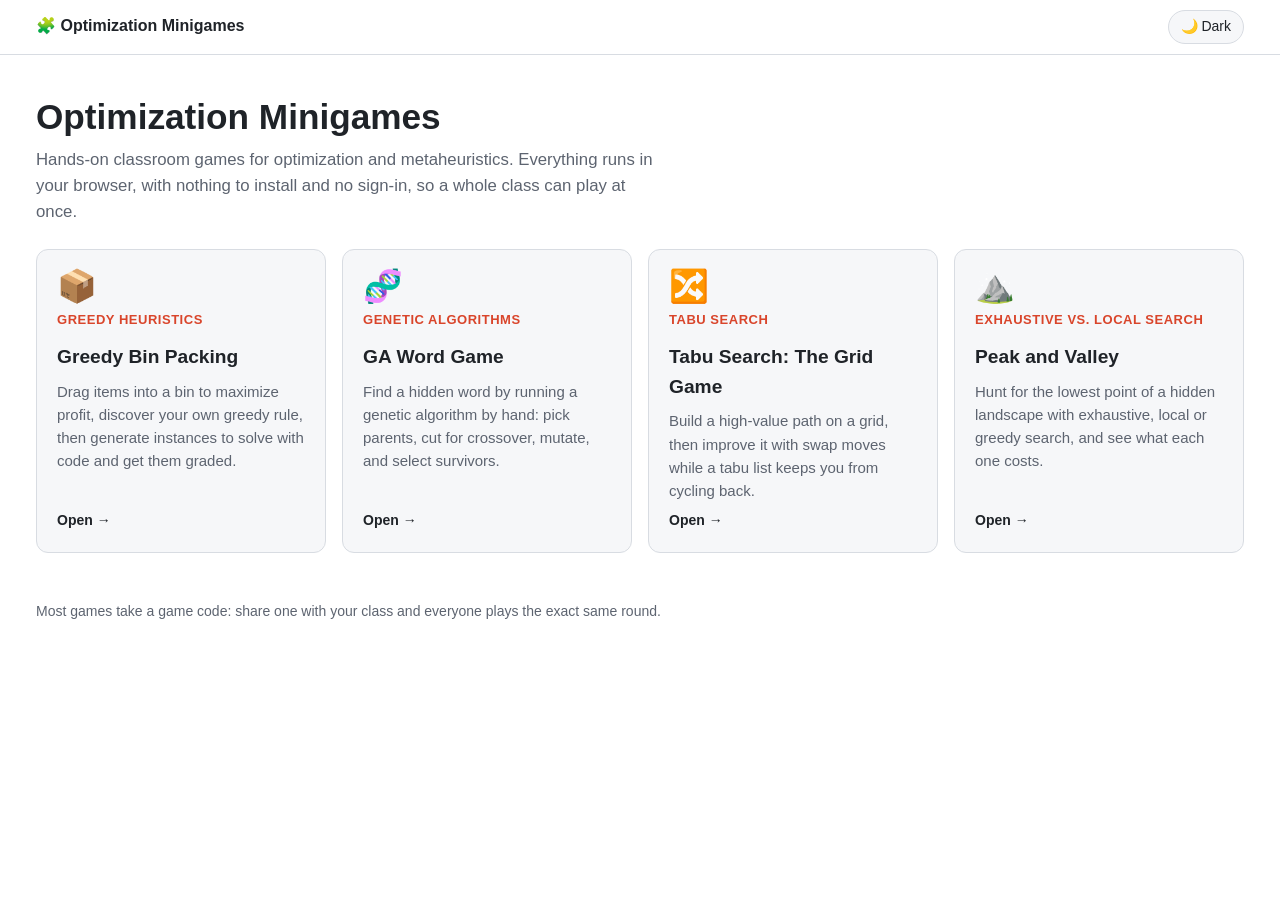
==== website/index.html @ bca0a34a "Website: shared home page plus GA, Tabu Search and Peak and Valley ports Turns the GitHub Pages site" ====
<!doctype html>
<html lang="en">
<head>
  <meta charset="utf-8" />
  <meta name="viewport" content="width=device-width, initial-scale=1" />
  <title>Optimization Minigames</title>
  <meta name="description" content="Interactive classroom minigames on optimization and metaheuristics: greedy bin packing, genetic algorithms, tabu search, and exhaustive vs local search." />
  <link rel="icon" href="data:image/svg+xml,<svg xmlns='http://www.w3.org/2000/svg' viewBox='0 0 100 100'><text y='.9em' font-size='90'>🧩</text></svg>" />
  <script>
    // Old bin packing links pointed at the site root with a tab in the
    // hash (#game, #challenge, #scoring) — send those to its new home.
    function toBinPacking() {
      if (/^#(game|challenge|scoring)$/.test(location.hash)) location.replace("binpacking/" + location.hash);
    }
    toBinPacking();
    window.addEventListener("hashchange", toBinPacking);
    try {
      var t = localStorage.getItem("mg-theme") || localStorage.getItem("bp-theme");
      if (t === "light" || t === "dark") document.documentElement.dataset.theme = t;
    } catch (e) {}
  </script>
  <link rel="stylesheet" href="shared/base.css?v=dev" />
  <style>
    .hero { max-width: 70ch; margin: 32px 0 24px; }
    .hero h1 { font-size: 2.2rem; margin: 0 0 8px; }
    .hero p { color: var(--muted); margin: 0; font-size: 1.05rem; }
    .cards { display: grid; grid-template-columns: repeat(auto-fill, minmax(260px, 1fr)); gap: 16px; }
    .card {
      display: flex; flex-direction: column; gap: 8px;
      border: 1px solid var(--border); border-radius: 12px; padding: 20px;
      background: var(--surface); color: var(--text); text-decoration: none;
      transition: border-color 0.15s, transform 0.15s;
    }
    .card:hover { border-color: var(--accent); transform: translateY(-2px); }
    .card:focus-visible { outline: 2px solid var(--focus); outline-offset: 2px; }
    .card-icon { font-size: 2rem; line-height: 1; }
    .card h2 { font-size: 1.2rem; margin: 4px 0 0; }
    .card .topic { font-size: 13px; color: var(--accent); font-weight: 600; text-transform: uppercase; letter-spacing: 0.04em; }
    .card p { margin: 0; color: var(--muted); font-size: 15px; flex: 1; }
    .card .open { font-size: 14px; font-weight: 600; color: var(--text); }
    footer { margin-top: 48px; color: var(--muted); font-size: 14px; }
  </style>
  <script defer src="shared/ui.js?v=dev"></script>
</head>
<body>
  <header class="topbar">
    <div class="topbar-inner">
      <span class="brand">🧩 Optimization Minigames</span>
      <button id="theme-toggle" class="theme-toggle" type="button"></button>
    </div>
  </header>
  <main>
    <section class="hero">
      <h1>Optimization Minigames</h1>
      <p>Hands-on classroom games for optimization and metaheuristics. Everything runs in your
        browser, with nothing to install and no sign-in, so a whole class can play at once.</p>
    </section>

    <nav class="cards" aria-label="Games">
      <a class="card" href="binpacking/">
        <span class="card-icon">📦</span>
        <span class="topic">Greedy heuristics</span>
        <h2>Greedy Bin Packing</h2>
        <p>Drag items into a bin to maximize profit, discover your own greedy rule, then generate
          instances to solve with code and get them graded.</p>
        <span class="open">Open →</span>
      </a>
      <a class="card" href="ga-wordgame/">
        <span class="card-icon">🧬</span>
        <span class="topic">Genetic algorithms</span>
        <h2>GA Word Game</h2>
        <p>Find a hidden word by running a genetic algorithm by hand: pick parents, cut for
          crossover, mutate, and select survivors.</p>
        <span class="open">Open →</span>
      </a>
      <a class="card" href="tabu-search/">
        <span class="card-icon">🔀</span>
        <span class="topic">Tabu search</span>
        <h2>Tabu Search: The Grid Game</h2>
        <p>Build a high-value path on a grid, then improve it with swap moves while a tabu list
          keeps you from cycling back.</p>
        <span class="open">Open →</span>
      </a>
      <a class="card" href="peak-and-valley/">
        <span class="card-icon">⛰️</span>
        <span class="topic">Exhaustive vs. local search</span>
        <h2>Peak and Valley</h2>
        <p>Hunt for the lowest point of a hidden landscape with exhaustive, local or greedy
          search, and see what each one costs.</p>
        <span class="open">Open →</span>
      </a>
    </nav>

    <footer>Most games take a game code: share one with your class and everyone plays the exact same round.</footer>
  </main>
</body>
</html>
---- website/shared/base.css ----
/* Shared look for every minigame on the site: theme tokens (light/dark),
 * top bar, layout with a concepts side panel, buttons, metrics, form
 * fields, alerts, tables, toasts. App-specific styles live in each app. */
:root {
  --bg: #ffffff;
  --surface: #f6f7f9;
  --surface-2: #eef0f3;
  --text: #1f2328;
  --muted: #5d6470;
  --border: #d8dce2;
  --accent: #d9452b;
  --accent-text: #ffffff;
  --success-bg: #e7f5ea;
  --success-text: #1d6b33;
  --warn-bg: #fdf3dc;
  --warn-text: #7a5300;
  --error-bg: #fdeceb;
  --error-text: #9c2a1f;
  --info-bg: #e8f0fb;
  --info-text: #1f4f8f;
  --focus: #2f6fdd;
  --radius: 8px;
  color-scheme: light;
}
/* Dark tokens apply when the system is dark and the visitor hasn't picked
 * light, or when the visitor picked dark (data-theme set by the toggle). */
@media (prefers-color-scheme: dark) {
  :root:not([data-theme="light"]) {
    --bg: #15171a;
    --surface: #1e2125;
    --surface-2: #272b30;
    --text: #e8eaed;
    --muted: #a0a7b1;
    --border: #363b42;
    --accent: #ef6a4f;
    --accent-text: #15171a;
    --success-bg: #17311f;
    --success-text: #8fd6a2;
    --warn-bg: #352a12;
    --warn-text: #f1cd7c;
    --error-bg: #3a1c19;
    --error-text: #f3a69b;
    --info-bg: #172a45;
    --info-text: #9cc2f5;
    --focus: #7aa7f2;
    color-scheme: dark;
  }
}
:root[data-theme="dark"] {
  --bg: #15171a;
  --surface: #1e2125;
  --surface-2: #272b30;
  --text: #e8eaed;
  --muted: #a0a7b1;
  --border: #363b42;
  --accent: #ef6a4f;
  --accent-text: #15171a;
  --success-bg: #17311f;
  --success-text: #8fd6a2;
  --warn-bg: #352a12;
  --warn-text: #f1cd7c;
  --error-bg: #3a1c19;
  --error-text: #f3a69b;
  --info-bg: #172a45;
  --info-text: #9cc2f5;
  --focus: #7aa7f2;
  color-scheme: dark;
}

* { box-sizing: border-box; }
html { -webkit-text-size-adjust: 100%; }
body {
  margin: 0;
  background: var(--bg);
  color: var(--text);
  font: 16px/1.55 -apple-system, BlinkMacSystemFont, "Segoe UI", Roboto, Helvetica, Arial, sans-serif;
}
[hidden] { display: none !important; }
a { color: var(--focus); }

/* ── Top bar ─────────────────────────────────────────────────────────── */
.topbar { position: sticky; top: 0; z-index: 10; background: var(--bg); border-bottom: 1px solid var(--border); }
.topbar-inner {
  max-width: 1240px; margin: 0 auto; padding: 10px 16px;
  display: flex; align-items: center; gap: 12px 16px; flex-wrap: wrap;
}
.home-link {
  font-size: 14px; color: var(--muted); text-decoration: none;
  border: 1px solid var(--border); border-radius: 999px; padding: 4px 10px;
}
.home-link:hover { color: var(--text); background: var(--surface); }
.brand { font-weight: 700; }
.modes { display: flex; gap: 4px; flex-wrap: wrap; }
.modes button {
  font: inherit; font-size: 15px;
  border: 1px solid transparent; border-radius: 999px;
  background: transparent; color: var(--muted);
  padding: 6px 14px; cursor: pointer;
}
.modes button:hover { background: var(--surface); color: var(--text); }
.modes button[aria-selected="true"] { background: var(--surface-2); color: var(--text); border-color: var(--border); font-weight: 600; }
.theme-toggle {
  margin-left: auto;
  font: inherit; font-size: 14px;
  display: inline-flex; align-items: center; gap: 6px;
  border: 1px solid var(--border); border-radius: 999px;
  background: var(--surface); color: var(--text);
  padding: 5px 12px; cursor: pointer;
}
.theme-toggle:hover { background: var(--surface-2); }
@media (max-width: 640px) {
  .topbar-inner { gap: 8px 12px; padding: 8px 16px; }
  .theme-toggle { order: 2; }
  .modes { order: 3; width: 100%; }
  .modes button { font-size: 14px; padding: 5px 10px; }
}

/* ── Page layout ─────────────────────────────────────────────────────── */
main { max-width: 1240px; margin: 0 auto; padding: 8px 16px 64px; }
.with-aside { display: grid; grid-template-columns: minmax(0, 1fr) 280px; gap: 32px; align-items: start; }
.with-aside > aside { position: sticky; top: 72px; }
@media (max-width: 960px) {
  .with-aside { grid-template-columns: minmax(0, 1fr); }
  .with-aside > aside { position: static; }
}
h1 { font-size: 1.9rem; line-height: 1.25; margin: 24px 0 8px; }
h2 { font-size: 1.4rem; margin: 20px 0 12px; }
h3 { font-size: 1.15rem; margin: 24px 0 8px; }
.subtitle { color: var(--muted); margin: 0 0 16px; }
.prose { max-width: 78ch; }
.prose p { margin: 0 0 12px; }
.prose ul { margin: 0 0 12px; padding-left: 22px; }
.caption { color: var(--muted); font-size: 14px; max-width: 90ch; }
hr.divider { border: 0; border-top: 1px solid var(--border); margin: 16px 0; }
.list-title { font-weight: 600; margin: 8px 0 4px; }

/* ── Side panel (game status + concepts) ─────────────────────────────── */
.panel { border: 1px solid var(--border); border-radius: var(--radius); padding: 12px 14px; margin-bottom: 16px; background: var(--surface); }
.panel h3 { margin: 0 0 6px; font-size: 1rem; }
.concepts details { border-top: 1px solid var(--border); padding: 8px 0; }
.concepts details:first-of-type { border-top: 0; }
.concepts summary { cursor: pointer; font-weight: 600; font-size: 14px; }
.concepts details p { font-size: 14px; margin: 8px 0 0; color: var(--text); }

/* ── Controls ────────────────────────────────────────────────────────── */
.btn {
  font: inherit; font-size: 15px;
  display: inline-flex; align-items: center; justify-content: center; gap: 6px;
  padding: 8px 16px; margin: 8px 8px 8px 0;
  border-radius: var(--radius); border: 1px solid var(--border);
  background: var(--bg); color: var(--text); cursor: pointer;
}
.btn:hover:not(:disabled) { background: var(--surface); }
.btn.primary { background: var(--accent); border-color: var(--accent); color: var(--accent-text); font-weight: 600; }
.btn.primary:hover:not(:disabled) { filter: brightness(1.07); background: var(--accent); }
.btn.small { font-size: 13px; padding: 4px 10px; margin: 0; }
.btn.block { width: 100%; margin-right: 0; }
.btn:disabled { opacity: 0.5; cursor: not-allowed; }
:focus-visible { outline: 2px solid var(--focus); outline-offset: 2px; }
.row { display: flex; flex-wrap: wrap; gap: 0 8px; align-items: center; }

.field { display: flex; flex-direction: column; gap: 6px; margin: 12px 0; font-size: 14px; color: var(--muted); max-width: 520px; }
.field > span { display: flex; justify-content: space-between; gap: 8px; }
.field output { color: var(--text); font-weight: 600; }
input[type="number"], input[type="text"], input[type="password"], select, textarea {
  font: inherit; font-size: 15px; color: var(--text);
  background: var(--surface); border: 1px solid var(--border); border-radius: var(--radius);
  padding: 8px 10px; width: 100%;
}
input[type="range"] { width: 100%; accent-color: var(--accent); }
input[type="file"] { font: inherit; font-size: 14px; color: var(--text); }
.checkbox { display: flex; gap: 8px; align-items: flex-start; margin: 12px 0 4px; font-size: 15px; }
.checkbox input { margin-top: 4px; accent-color: var(--accent); }

/* Segmented choice (a radio group drawn as pills). */
.segmented { display: flex; flex-wrap: wrap; gap: 6px; border: 0; padding: 0; margin: 12px 0; }
.segmented legend { font-size: 14px; color: var(--muted); margin-bottom: 6px; padding: 0; width: 100%; }
.segmented label {
  display: inline-flex; align-items: center; gap: 6px; cursor: pointer;
  border: 1px solid var(--border); border-radius: 999px; padding: 6px 14px; font-size: 15px; background: var(--bg);
}
.segmented input { position: absolute; opacity: 0; pointer-events: none; }
.segmented label:has(input:checked) { background: var(--surface-2); border-color: var(--text); font-weight: 600; }
.segmented label:has(input:focus-visible) { outline: 2px solid var(--focus); outline-offset: 2px; }

details.expander { border: 1px solid var(--border); border-radius: var(--radius); padding: 8px 14px; margin: 12px 0; }
details.expander > summary { cursor: pointer; font-weight: 600; }

/* ── Metrics, progress, alerts, tables ───────────────────────────────── */
.metrics { display: grid; grid-template-columns: repeat(auto-fit, minmax(140px, 1fr)); gap: 12px; margin: 8px 0 16px; }
.metric-label { color: var(--muted); font-size: 14px; }
.metric-value { font-size: 1.7rem; font-weight: 600; font-variant-numeric: tabular-nums; line-height: 1.3; }
.metric-delta { font-size: 13px; color: var(--success-text); }
.progress { height: 6px; border-radius: 3px; background: var(--surface-2); overflow: hidden; margin: 8px 0; }
.progress > div { height: 100%; background: var(--accent); transition: width 0.3s; }

.alert { padding: 12px 16px; border-radius: var(--radius); margin: 12px 0; font-size: 15px; }
.alert.success { background: var(--success-bg); color: var(--success-text); }
.alert.warning { background: var(--warn-bg); color: var(--warn-text); }
.alert.error { background: var(--error-bg); color: var(--error-text); }
.alert.info { background: var(--info-bg); color: var(--info-text); }

.table-wrap { overflow-x: auto; margin: 8px 0 16px; border: 1px solid var(--border); border-radius: var(--radius); }
table { border-collapse: collapse; width: 100%; font-size: 14px; font-variant-numeric: tabular-nums; }
th, td { padding: 6px 12px; border-bottom: 1px solid var(--border); text-align: right; white-space: nowrap; }
th { background: var(--surface); font-weight: 600; color: var(--muted); }
th.text, td.text { text-align: left; }
tr:last-child td { border-bottom: none; }
.chart { width: 100%; }

#toast-stack { position: fixed; right: 16px; bottom: 16px; display: flex; flex-direction: column; gap: 8px; z-index: 50; max-width: calc(100vw - 32px); }
.toast {
  background: var(--surface-2); color: var(--text); border: 1px solid var(--border);
  border-radius: var(--radius); padding: 10px 14px; font-size: 14px;
  box-shadow: 0 6px 24px rgba(0, 0, 0, 0.18);
  transition: opacity 0.3s, transform 0.3s;
}
.toast.leaving { opacity: 0; transform: translateY(8px); }

/* Celebration (st.balloons stand-in). */
.balloon { position: fixed; bottom: -60px; font-size: 40px; z-index: 60; pointer-events: none; animation: balloon-rise 3.2s ease-in forwards; }
@keyframes balloon-rise { to { transform: translateY(-115vh) rotate(8deg); opacity: 0.85; } }
@media (prefers-reduced-motion: reduce) { .balloon { display: none; } }
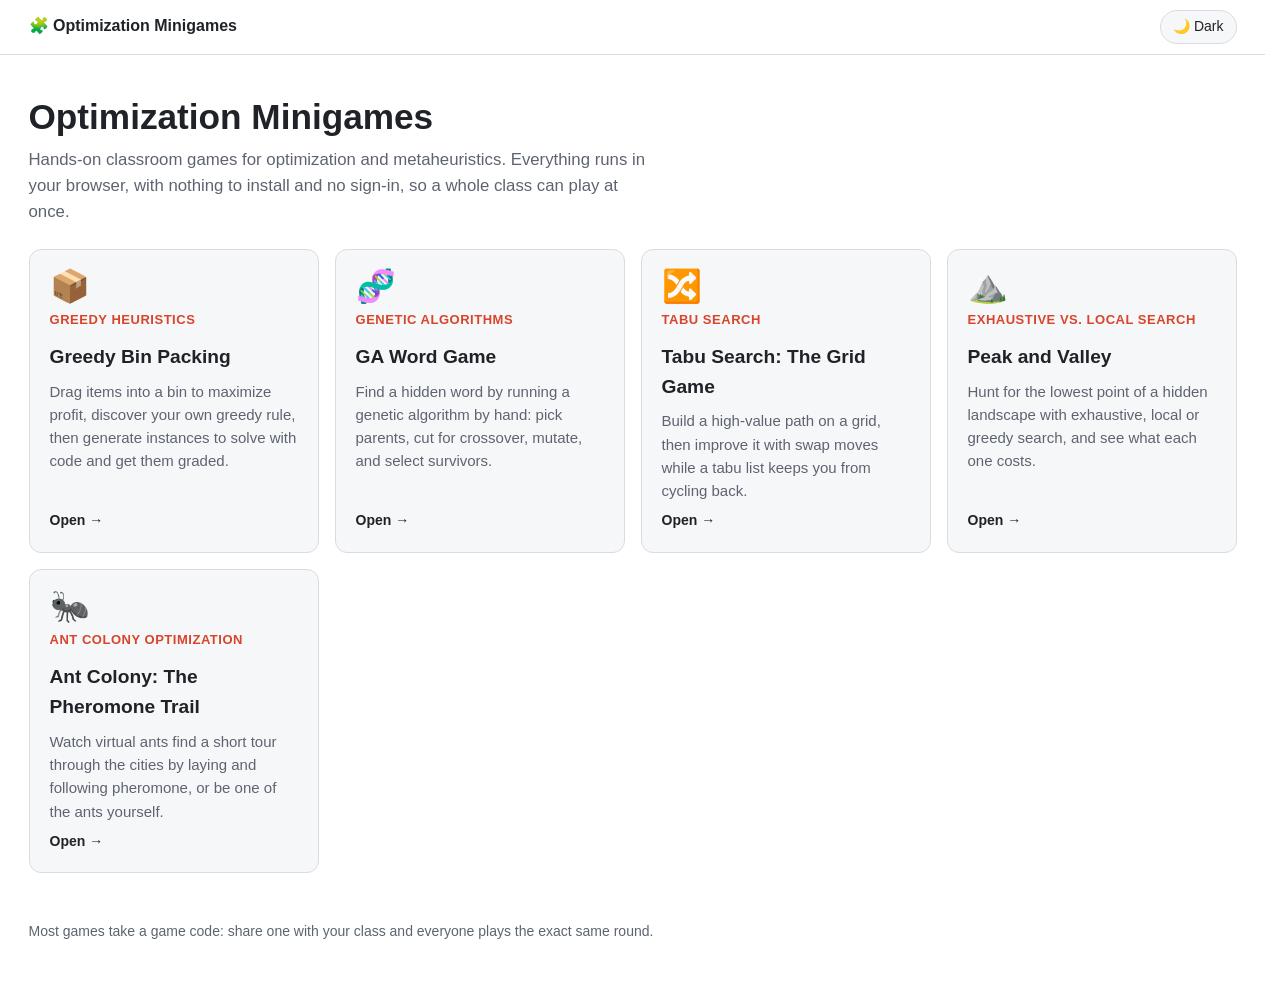
==== commit 136cf5a5: "Ant Colony HTML app: pheromone trail TSP minigame New website/ant-colony/ app illustrating Ant Syste" ====
--- a/website/index.html
+++ b/website/index.html
@@ -89,6 +89,14 @@
           search, and see what each one costs.</p>
         <span class="open">Open →</span>
       </a>
+      <a class="card" href="ant-colony/">
+        <span class="card-icon">🐜</span>
+        <span class="topic">Ant colony optimization</span>
+        <h2>Ant Colony: The Pheromone Trail</h2>
+        <p>Watch virtual ants find a short tour through the cities by laying and following pheromone,
+          or be one of the ants yourself.</p>
+        <span class="open">Open →</span>
+      </a>
     </nav>
 
     <footer>Most games take a game code: share one with your class and everyone plays the exact same round.</footer>
--- a/website/shared/base.css
+++ b/website/shared/base.css
@@ -68,7 +68,9 @@
 }
 
 * { box-sizing: border-box; }
-html { -webkit-text-size-adjust: 100%; }
+/* Always reserve the scrollbar's width so centered content doesn't jump
+   sideways when the page grows past the viewport (e.g. a warning appearing). */
+html { -webkit-text-size-adjust: 100%; scrollbar-gutter: stable; }
 body {
   margin: 0;
   background: var(--bg);
@@ -221,3 +223,115 @@
 .balloon { position: fixed; bottom: -60px; font-size: 40px; z-index: 60; pointer-events: none; animation: balloon-rise 3.2s ease-in forwards; }
 @keyframes balloon-rise { to { transform: translateY(-115vh) rotate(8deg); opacity: 0.85; } }
 @media (prefers-reduced-motion: reduce) { .balloon { display: none; } }
+
+/* ── Intro pages (shared by the game start screens) ──────────────────── */
+.intro { max-width: 980px; }
+.intro-hero {
+  display: grid; grid-template-columns: minmax(0, 1fr) 220px; gap: 32px; align-items: center;
+  padding: 24px 28px; margin: 8px 0 8px;
+  border: 1px solid var(--border); border-radius: 14px;
+  background: linear-gradient(135deg, var(--surface) 0%, var(--bg) 100%);
+}
+.intro-hero.no-art { grid-template-columns: 1fr; }
+.intro-eyebrow {
+  margin: 0 0 8px; font-size: 13px; font-weight: 700; letter-spacing: 0.06em;
+  text-transform: uppercase; color: var(--accent);
+}
+.intro-lead { margin: 0; font-size: 1.12rem; line-height: 1.6; }
+.intro-art { width: 100%; height: auto; display: block; }
+@media (max-width: 640px) {
+  .intro-hero { grid-template-columns: 1fr; padding: 18px; gap: 18px; }
+  .intro-art { max-width: 220px; }
+}
+.intro-heading {
+  margin: 28px 0 12px; font-size: 0.85rem; font-weight: 700;
+  letter-spacing: 0.06em; text-transform: uppercase; color: var(--muted);
+}
+.intro-heading .optional { text-transform: none; letter-spacing: 0; font-weight: 400; }
+
+/* Step cards ("How it works"). */
+.intro-steps {
+  list-style: none; margin: 0; padding: 0;
+  display: grid; grid-template-columns: repeat(4, minmax(0, 1fr)); gap: 12px;
+}
+.intro-steps.three { grid-template-columns: repeat(3, minmax(0, 1fr)); }
+@media (max-width: 900px) { .intro-steps, .intro-steps.three { grid-template-columns: repeat(2, minmax(0, 1fr)); } }
+@media (max-width: 520px) { .intro-steps, .intro-steps.three { grid-template-columns: 1fr; } }
+.intro-steps li {
+  display: flex; flex-direction: column; gap: 6px; padding: 14px 16px;
+  border: 1px solid var(--border); border-radius: 12px; background: var(--surface);
+  font-size: 14px; line-height: 1.5; color: var(--muted);
+}
+.intro-steps li strong { color: var(--text); font-size: 15px; }
+.intro-steps li b { color: var(--text); }
+.step-icon {
+  width: 36px; height: 36px; border-radius: 10px; display: grid; place-items: center;
+  background: var(--surface-2); font-size: 18px; margin-bottom: 2px;
+}
+
+/* Mode / option cards. */
+.intro-modes { display: grid; grid-template-columns: repeat(2, minmax(0, 1fr)); gap: 16px; }
+.intro-modes.three { grid-template-columns: repeat(3, minmax(0, 1fr)); }
+@media (max-width: 900px) { .intro-modes.three { grid-template-columns: 1fr; } }
+@media (max-width: 640px) { .intro-modes { grid-template-columns: 1fr; } }
+.mode-card {
+  display: flex; flex-direction: column; gap: 10px; padding: 18px 20px;
+  border: 1px solid var(--border); border-radius: 14px; background: var(--bg);
+  transition: border-color 0.15s, box-shadow 0.15s;
+}
+.mode-card:hover { border-color: var(--muted); box-shadow: 0 4px 18px rgba(0, 0, 0, 0.08); }
+.mode-card.hard { border-color: var(--accent); background: linear-gradient(160deg, var(--error-bg) 0%, var(--bg) 60%); }
+.mode-card-head { display: flex; align-items: center; justify-content: space-between; gap: 8px; }
+.mode-name { font-size: 1.25rem; font-weight: 700; }
+.mode-badge {
+  font-size: 12px; font-weight: 700; padding: 3px 10px; border-radius: 999px;
+  background: var(--accent); color: var(--accent-text);
+}
+.mode-facts { list-style: none; margin: 0; padding: 0; display: grid; gap: 4px; font-size: 14px; }
+.mode-facts li { display: flex; justify-content: space-between; gap: 12px; padding: 4px 0; border-bottom: 1px dashed var(--border); }
+.mode-facts li span { color: var(--muted); }
+.mode-desc { margin: 0; font-size: 14px; color: var(--muted); flex: 1; }
+.mode-card .btn { margin: 4px 0 0; padding: 10px 16px; }
+.mode-card:not(.hard) .btn.primary { background: var(--text); border-color: var(--text); color: var(--bg); }
+/* A mode card that is a radio choice: <label class="mode-card choice"><input type="radio">… */
+.mode-card.choice { cursor: pointer; position: relative; }
+.mode-card.choice > input { position: absolute; opacity: 0; pointer-events: none; }
+.mode-card.choice .mode-check {
+  width: 20px; height: 20px; border-radius: 50%; border: 2px solid var(--border); flex-shrink: 0;
+  display: grid; place-items: center; transition: border-color 0.15s;
+}
+.mode-card.choice:has(input:checked) {
+  border-color: var(--accent); box-shadow: 0 0 0 1px var(--accent);
+  background: linear-gradient(160deg, var(--error-bg) 0%, var(--bg) 55%);
+}
+.mode-card.choice:has(input:checked) .mode-check { border-color: var(--accent); }
+.mode-card.choice:has(input:checked) .mode-check::after {
+  content: ""; width: 10px; height: 10px; border-radius: 50%; background: var(--accent);
+}
+.mode-card.choice:has(input:focus-visible) { outline: 2px solid var(--focus); outline-offset: 2px; }
+
+/* Boxed form area. */
+.tool-card { padding: 18px 20px; border: 1px solid var(--border); border-radius: 14px; background: var(--bg); }
+.tool-card .field { margin-bottom: 4px; }
+.tool-card .alert:last-child { margin-bottom: 0; }
+.tool-card input[type="file"]::file-selector-button {
+  font: inherit; font-size: 14px; margin-right: 12px; padding: 7px 14px; cursor: pointer;
+  border: 1px solid var(--border); border-radius: var(--radius);
+  background: var(--surface-2); color: var(--text);
+}
+.tool-card input[type="file"]::file-selector-button:hover { border-color: var(--muted); }
+
+/* On/off switch built on a checkbox (keyboard + screen reader friendly). */
+.switch { display: inline-flex; align-items: center; gap: 10px; cursor: pointer; font-weight: 600; }
+.switch input { position: absolute; opacity: 0; width: 1px; height: 1px; }
+.switch-track {
+  width: 40px; height: 22px; border-radius: 999px; position: relative; flex-shrink: 0;
+  background: var(--surface-2); border: 1px solid var(--border); transition: background 0.15s;
+}
+.switch-track::after {
+  content: ""; position: absolute; top: 2px; left: 2px; width: 16px; height: 16px; border-radius: 50%;
+  background: var(--muted); transition: transform 0.15s, background 0.15s;
+}
+.switch input:checked + .switch-track { background: var(--accent); border-color: var(--accent); }
+.switch input:checked + .switch-track::after { transform: translateX(18px); background: var(--accent-text); }
+.switch input:focus-visible + .switch-track { outline: 2px solid var(--focus); outline-offset: 2px; }
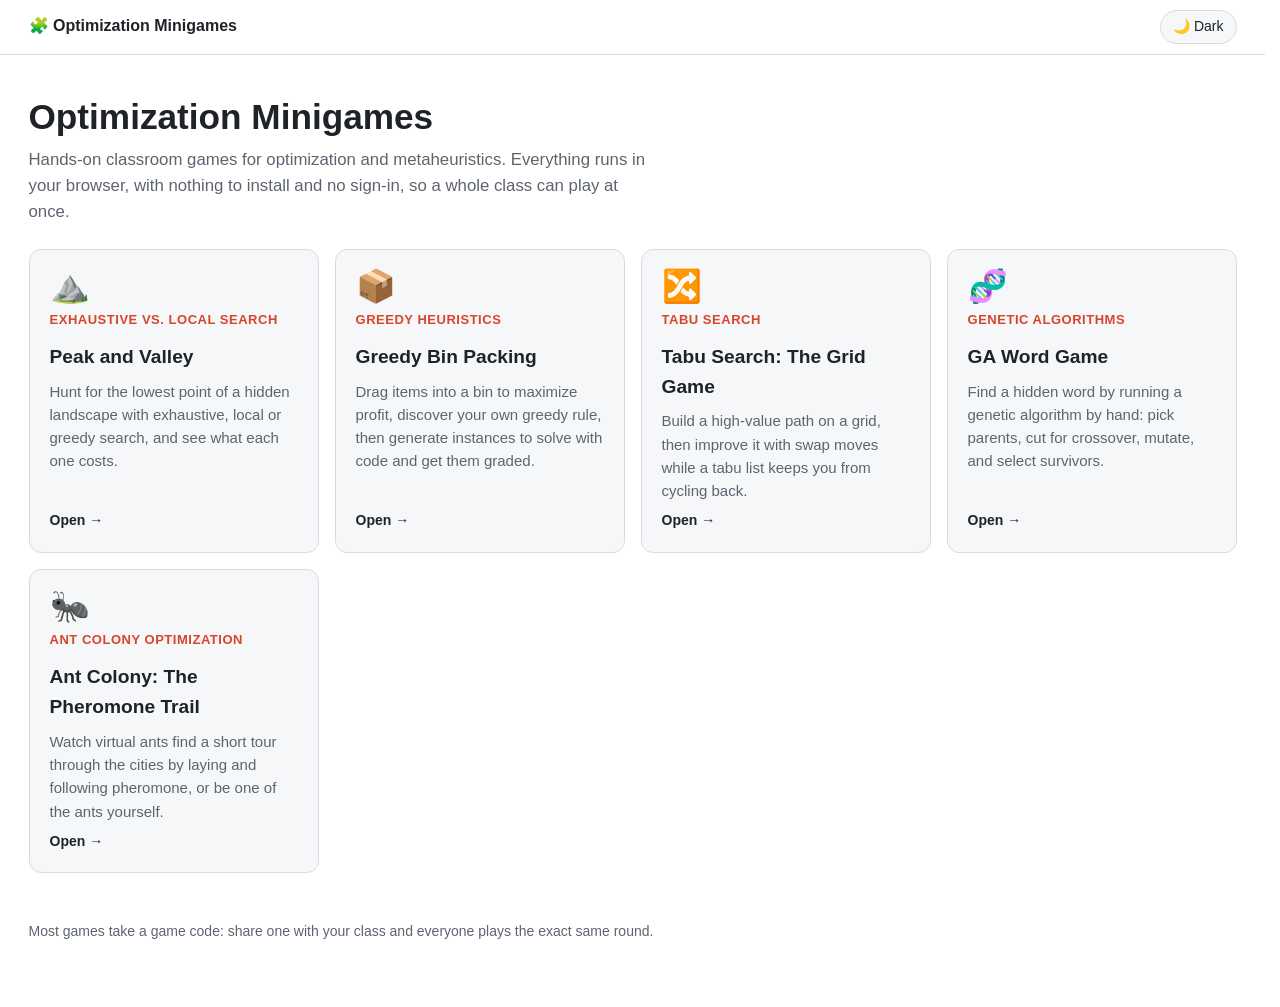
==== commit f8192710: "Home page: order games from basic search to metaheuristics Peak and Valley, Greedy Bin Packing, Tabu" ====
--- a/website/index.html
+++ b/website/index.html
@@ -57,20 +57,20 @@
     </section>
 
     <nav class="cards" aria-label="Games">
+      <a class="card" href="peak-and-valley/">
+        <span class="card-icon">⛰️</span>
+        <span class="topic">Exhaustive vs. local search</span>
+        <h2>Peak and Valley</h2>
+        <p>Hunt for the lowest point of a hidden landscape with exhaustive, local or greedy
+          search, and see what each one costs.</p>
+        <span class="open">Open →</span>
+      </a>
       <a class="card" href="binpacking/">
         <span class="card-icon">📦</span>
         <span class="topic">Greedy heuristics</span>
         <h2>Greedy Bin Packing</h2>
         <p>Drag items into a bin to maximize profit, discover your own greedy rule, then generate
           instances to solve with code and get them graded.</p>
-        <span class="open">Open →</span>
-      </a>
-      <a class="card" href="ga-wordgame/">
-        <span class="card-icon">🧬</span>
-        <span class="topic">Genetic algorithms</span>
-        <h2>GA Word Game</h2>
-        <p>Find a hidden word by running a genetic algorithm by hand: pick parents, cut for
-          crossover, mutate, and select survivors.</p>
         <span class="open">Open →</span>
       </a>
       <a class="card" href="tabu-search/">
@@ -81,12 +81,12 @@
           keeps you from cycling back.</p>
         <span class="open">Open →</span>
       </a>
-      <a class="card" href="peak-and-valley/">
-        <span class="card-icon">⛰️</span>
-        <span class="topic">Exhaustive vs. local search</span>
-        <h2>Peak and Valley</h2>
-        <p>Hunt for the lowest point of a hidden landscape with exhaustive, local or greedy
-          search, and see what each one costs.</p>
+      <a class="card" href="ga-wordgame/">
+        <span class="card-icon">🧬</span>
+        <span class="topic">Genetic algorithms</span>
+        <h2>GA Word Game</h2>
+        <p>Find a hidden word by running a genetic algorithm by hand: pick parents, cut for
+          crossover, mutate, and select survivors.</p>
         <span class="open">Open →</span>
       </a>
       <a class="card" href="ant-colony/">
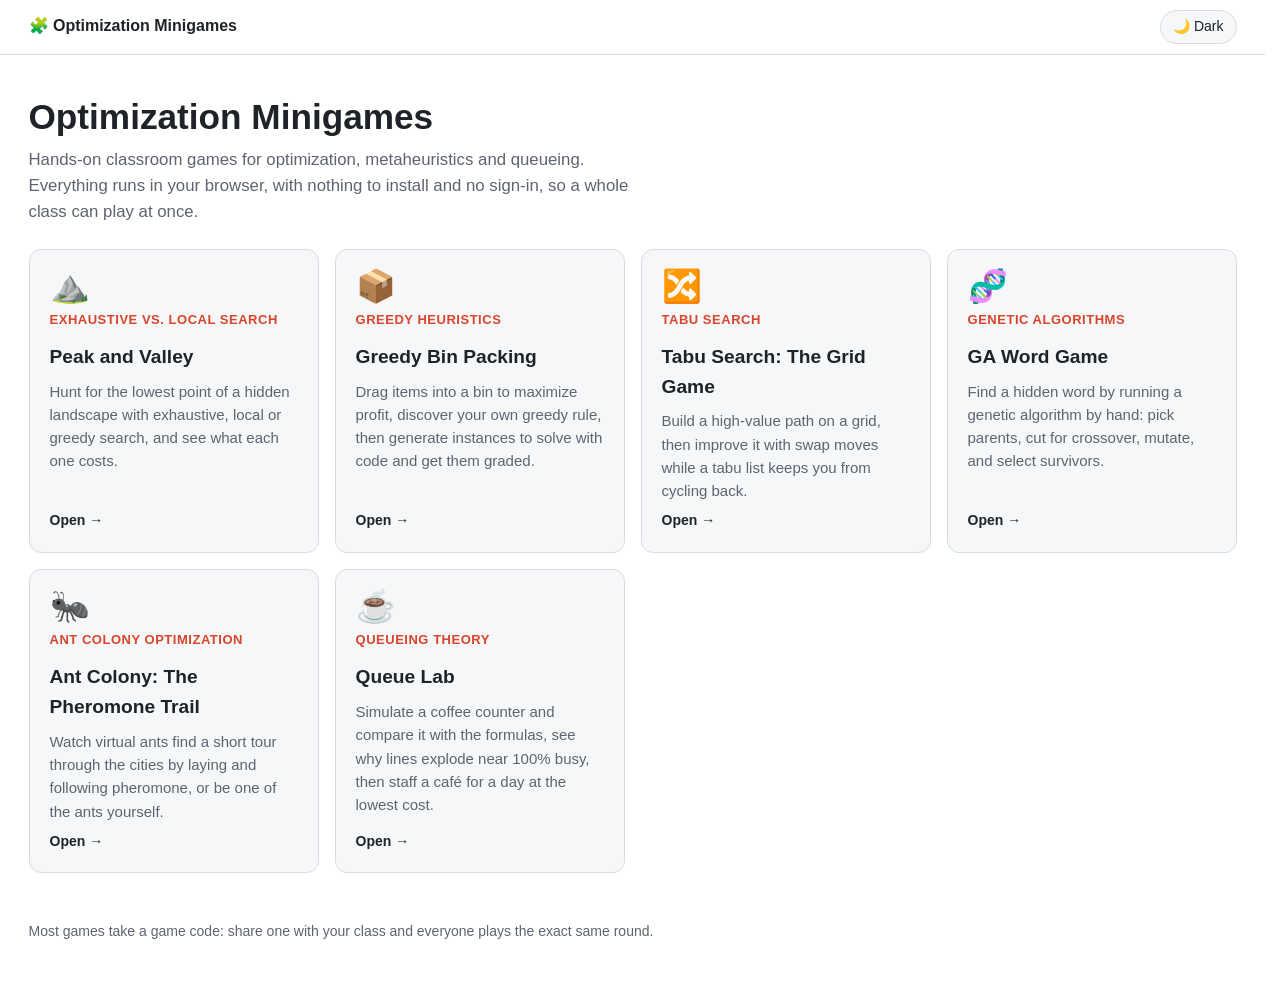
==== commit eaffacf9: "Queue Lab HTML app: queueing theory simulator, explorer and staffing challenge Co-Authored-By: Claud" ====
--- a/website/index.html
+++ b/website/index.html
@@ -4,7 +4,7 @@
   <meta charset="utf-8" />
   <meta name="viewport" content="width=device-width, initial-scale=1" />
   <title>Optimization Minigames</title>
-  <meta name="description" content="Interactive classroom minigames on optimization and metaheuristics: greedy bin packing, genetic algorithms, tabu search, and exhaustive vs local search." />
+  <meta name="description" content="Interactive classroom minigames on optimization and metaheuristics: greedy bin packing, genetic algorithms, tabu search, ant colony optimization, exhaustive vs local search, and queueing theory." />
   <link rel="icon" href="data:image/svg+xml,<svg xmlns='http://www.w3.org/2000/svg' viewBox='0 0 100 100'><text y='.9em' font-size='90'>🧩</text></svg>" />
   <script>
     // Old bin packing links pointed at the site root with a tab in the
@@ -52,7 +52,7 @@
   <main>
     <section class="hero">
       <h1>Optimization Minigames</h1>
-      <p>Hands-on classroom games for optimization and metaheuristics. Everything runs in your
+      <p>Hands-on classroom games for optimization, metaheuristics and queueing. Everything runs in your
         browser, with nothing to install and no sign-in, so a whole class can play at once.</p>
     </section>
 
@@ -97,6 +97,14 @@
           or be one of the ants yourself.</p>
         <span class="open">Open →</span>
       </a>
+      <a class="card" href="queueing/">
+        <span class="card-icon">☕</span>
+        <span class="topic">Queueing theory</span>
+        <h2>Queue Lab</h2>
+        <p>Simulate a coffee counter and compare it with the formulas, see why lines explode near 100%
+          busy, then staff a café for a day at the lowest cost.</p>
+        <span class="open">Open →</span>
+      </a>
     </nav>
 
     <footer>Most games take a game code: share one with your class and everyone plays the exact same round.</footer>
